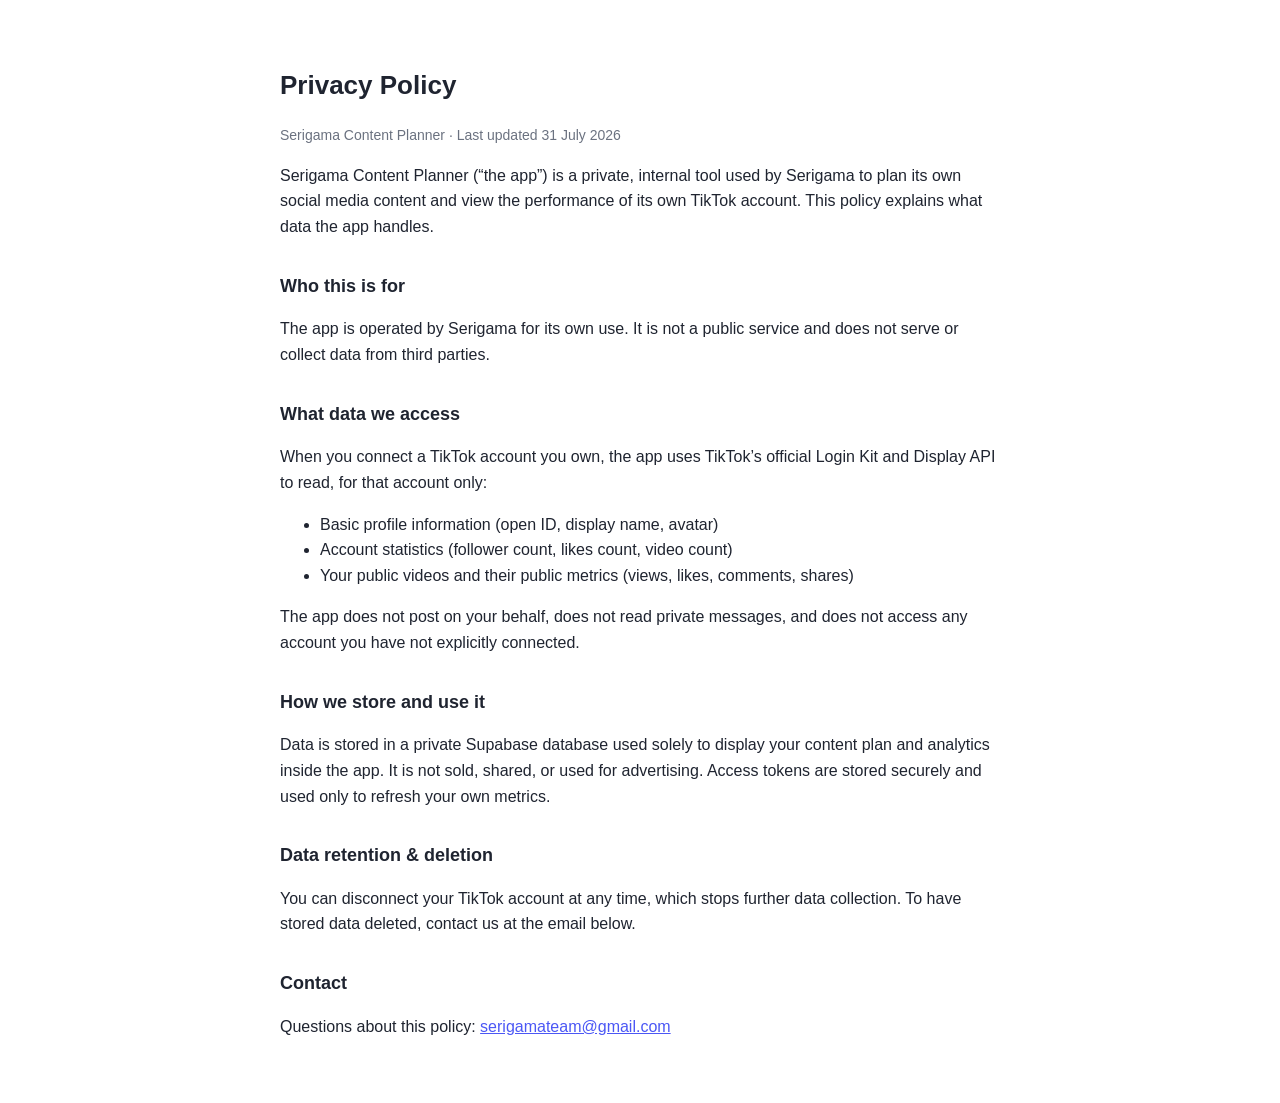
==== public/privacy.html @ cbe88af8 "Initial commit: Serigama Content Planner (job tracking & reporting tool) Preact no-build content pla" ====
<!doctype html>
<html lang="en">
<head>
<meta charset="utf-8" />
<meta name="viewport" content="width=device-width, initial-scale=1" />
<title>Privacy Policy — Serigama Content Planner</title>
<style>
  body { font-family: -apple-system, BlinkMacSystemFont, "Segoe UI", Roboto, Helvetica, Arial, sans-serif; color: #1f2430; max-width: 720px; margin: 0 auto; padding: 48px 24px; line-height: 1.6; }
  h1 { font-size: 26px; } h2 { font-size: 18px; margin-top: 32px; }
  a { color: #4b57f5; }
  .muted { color: #6b7280; font-size: 14px; }
</style>
</head>
<body>
  <h1>Privacy Policy</h1>
  <p class="muted">Serigama Content Planner · Last updated 31 July 2026</p>

  <p>Serigama Content Planner (“the app”) is a private, internal tool used by Serigama to plan
  its own social media content and view the performance of its own TikTok account. This policy
  explains what data the app handles.</p>

  <h2>Who this is for</h2>
  <p>The app is operated by Serigama for its own use. It is not a public service and does not
  serve or collect data from third parties.</p>

  <h2>What data we access</h2>
  <p>When you connect a TikTok account you own, the app uses TikTok’s official Login Kit and
  Display API to read, for that account only:</p>
  <ul>
    <li>Basic profile information (open ID, display name, avatar)</li>
    <li>Account statistics (follower count, likes count, video count)</li>
    <li>Your public videos and their public metrics (views, likes, comments, shares)</li>
  </ul>
  <p>The app does not post on your behalf, does not read private messages, and does not access
  any account you have not explicitly connected.</p>

  <h2>How we store and use it</h2>
  <p>Data is stored in a private Supabase database used solely to display your content plan and
  analytics inside the app. It is not sold, shared, or used for advertising. Access tokens are
  stored securely and used only to refresh your own metrics.</p>

  <h2>Data retention &amp; deletion</h2>
  <p>You can disconnect your TikTok account at any time, which stops further data collection.
  To have stored data deleted, contact us at the email below.</p>

  <h2>Contact</h2>
  <p>Questions about this policy: <a href="mailto:serigamateam@gmail.com">serigamateam@gmail.com</a></p>
</body>
</html>
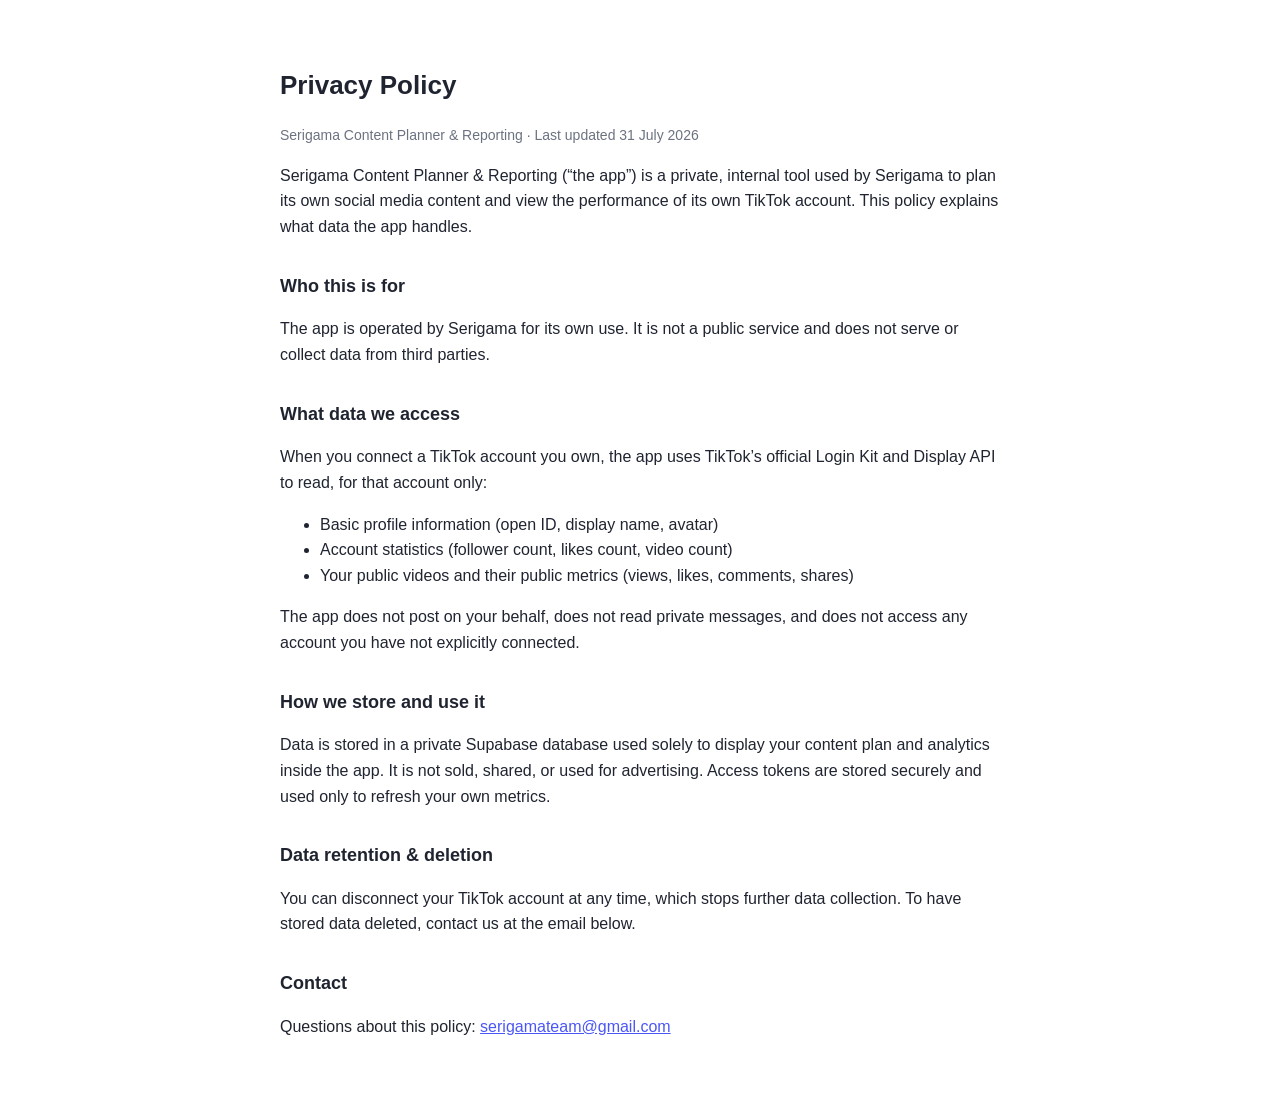
==== commit ecc977aa: "Rename to 'Serigama Content Planner & Reporting' + widen sidebar - Sidebar sub-title, login heading," ====
--- a/public/privacy.html
+++ b/public/privacy.html
@@ -3,7 +3,7 @@
 <head>
 <meta charset="utf-8" />
 <meta name="viewport" content="width=device-width, initial-scale=1" />
-<title>Privacy Policy — Serigama Content Planner</title>
+<title>Privacy Policy — Serigama Content Planner & Reporting</title>
 <style>
   body { font-family: -apple-system, BlinkMacSystemFont, "Segoe UI", Roboto, Helvetica, Arial, sans-serif; color: #1f2430; max-width: 720px; margin: 0 auto; padding: 48px 24px; line-height: 1.6; }
   h1 { font-size: 26px; } h2 { font-size: 18px; margin-top: 32px; }
@@ -13,9 +13,9 @@
 </head>
 <body>
   <h1>Privacy Policy</h1>
-  <p class="muted">Serigama Content Planner · Last updated 31 July 2026</p>
+  <p class="muted">Serigama Content Planner & Reporting · Last updated 31 July 2026</p>
 
-  <p>Serigama Content Planner (“the app”) is a private, internal tool used by Serigama to plan
+  <p>Serigama Content Planner & Reporting (“the app”) is a private, internal tool used by Serigama to plan
   its own social media content and view the performance of its own TikTok account. This policy
   explains what data the app handles.</p>
 
